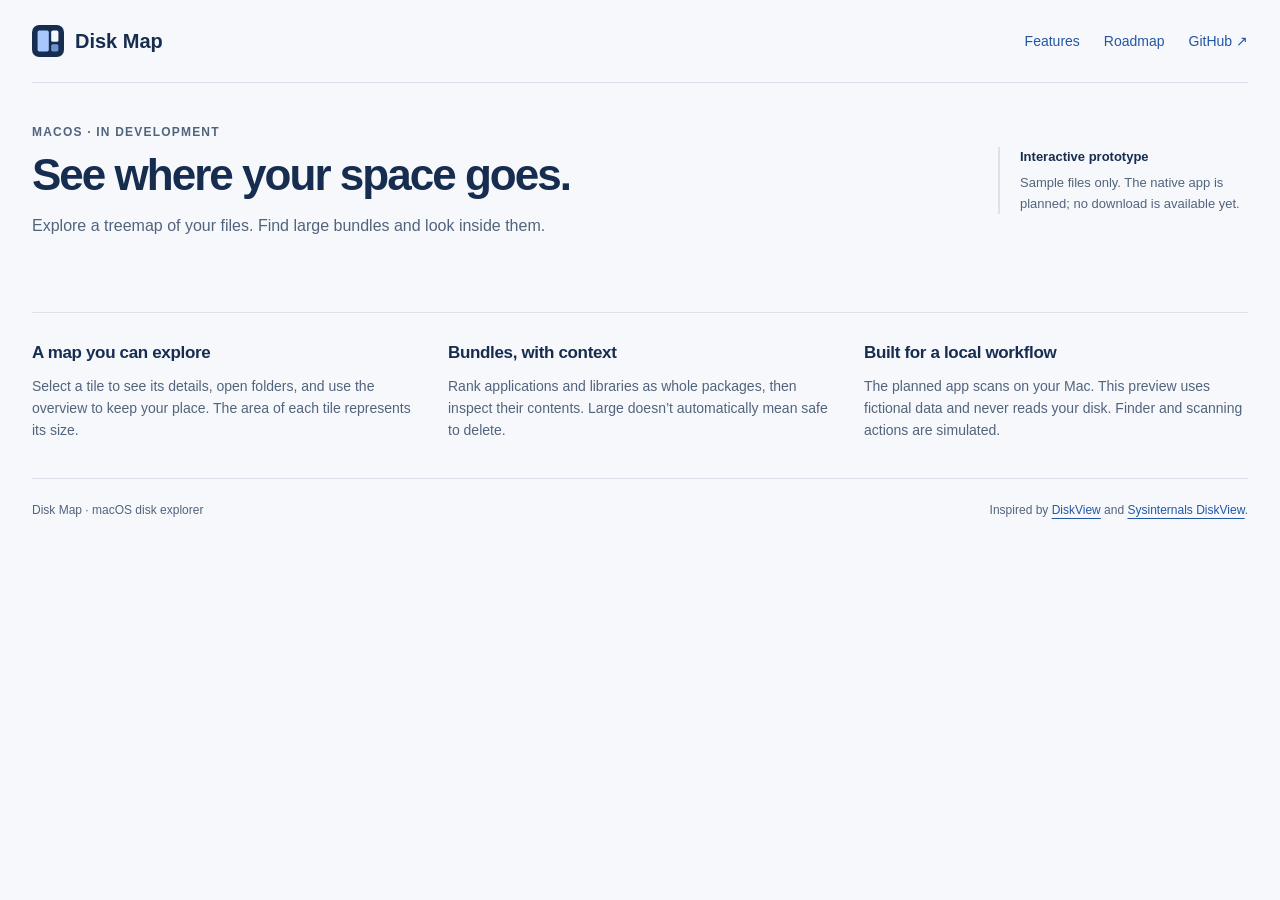
==== site/index.html @ 41e28bbc "Build Disk Map prototype site and GitHub Pages deployment" ====
<!doctype html>
<html lang="en">
<head>
  <meta charset="utf-8">
  <meta name="viewport" content="width=device-width, initial-scale=1">
  <meta name="description" content="Disk Map is a native macOS disk explorer in development. Explore the interactive treemap prototype, find large bundles, and review the roadmap.">
  <meta name="theme-color" content="#172d50">
  <meta property="og:title" content="Disk Map — A clearer view of your Mac’s files">
  <meta property="og:description" content="Explore the interactive prototype of a macOS disk explorer focused on treemaps and large bundles.">
  <meta property="og:type" content="website">
  <title>Disk Map — macOS disk explorer</title>
  <link rel="icon" href="favicon.svg" type="image/svg+xml">
  <link rel="stylesheet" href="styles.css">
</head>
<body>
  <a class="skip-link" href="#preview">Skip to interactive preview</a>
  <div class="page">
    <header class="site-header">
      <a class="brand" href="./"><img src="favicon.svg" width="32" height="32" alt="">Disk Map</a>
      <nav aria-label="Project navigation">
        <a href="https://github.com/mjkozicki/disk-map/blob/main/features.md">Features</a>
        <a href="https://github.com/mjkozicki/disk-map/blob/main/phases.md">Roadmap</a>
        <a href="https://github.com/mjkozicki/disk-map">GitHub ↗</a>
      </nav>
    </header>
    <main>
      <section class="intro" aria-labelledby="page-title">
        <div><p class="eyebrow">macOS · In development</p><h1 id="page-title">See where your space goes.</h1><p>Explore a treemap of your files. Find large bundles and look inside them.</p></div>
        <div class="prototype-note"><span>Interactive prototype</span><p>Sample files only. The native app is planned; no download is available yet.</p></div>
      </section>
      <section id="preview" aria-label="Interactive Disk Map prototype">
        <!-- DISK_MAP_WIREFRAME -->
        <noscript><p class="no-script">Enable JavaScript to explore the sample files, or read the <a href="https://github.com/mjkozicki/disk-map/blob/main/features.md">feature plan</a>.</p></noscript>
      </section>
      <section class="project-notes" aria-label="About the project">
        <article><h2>A map you can explore</h2><p>Select a tile to see its details, open folders, and use the overview to keep your place. The area of each tile represents its size.</p></article>
        <article><h2>Bundles, with context</h2><p>Rank applications and libraries as whole packages, then inspect their contents. Large doesn’t automatically mean safe to delete.</p></article>
        <article><h2>Built for a local workflow</h2><p>The planned app scans on your Mac. This preview uses fictional data and never reads your disk. Finder and scanning actions are simulated.</p></article>
      </section>
    </main>
    <footer class="site-footer"><span>Disk Map · macOS disk explorer</span><span>Inspired by <a href="http://www.diskview.com/screenshots.htm">DiskView</a> and <a href="https://learn.microsoft.com/en-us/sysinternals/downloads/diskview">Sysinternals DiskView</a>.</span></footer>
  </div>
</body>
</html>
---- site/styles.css ----
:root {color-scheme:light dark;--page:light-dark(#f6f8fc,#111821);--text:light-dark(#172d50,#e6edf9);--muted:light-dark(#52647c,#a5b4cb);--line:light-dark(#dbe2ec,#334259);--link:light-dark(#2456a6,#a8c7ff);--surface:light-dark(#edf2fa,#1b283b)}
* {box-sizing:border-box}
html {scroll-behavior:smooth;scroll-padding-top:24px}
body {margin:0;background:var(--page);color:var(--text);font:16px/1.6 -apple-system,BlinkMacSystemFont,"Segoe UI",sans-serif}
a {color:var(--link);text-underline-offset:4px}
a:hover {text-decoration-thickness:2px}
button,input,select,a {touch-action:manipulation}
:focus-visible {outline:3px solid var(--link);outline-offset:3px}
.page {max-width:1320px;margin:0 auto;padding:0 32px}
.site-header {display:flex;align-items:center;justify-content:space-between;gap:24px;padding:25px 0;border-bottom:1px solid var(--line)}
.brand {display:flex;align-items:center;gap:11px;color:var(--text);font-size:20px;font-weight:650;text-decoration:none;white-space:nowrap}
.site-header nav {display:flex;gap:24px;flex-wrap:wrap;font-size:14px}
.site-header nav a {text-decoration:none}
.intro {display:flex;justify-content:space-between;gap:40px;align-items:center;padding:40px 0 30px}
.eyebrow {text-transform:uppercase;font-size:12px;letter-spacing:.1em;font-weight:600;color:var(--muted);margin:0 0 8px}
h1 {font-size:clamp(28px,3.5vw,44px);letter-spacing:-.045em;line-height:1.15;margin:0 0 12px;font-weight:650}
.intro p:not(.eyebrow) {color:var(--muted);margin:0;max-width:580px}
.prototype-note {max-width:250px;flex-shrink:0;border-left:2px solid var(--line);padding-left:20px;font-size:13px}
.prototype-note span {display:block;font-weight:600;margin-bottom:5px;color:var(--text)}
#preview {scroll-margin-top:20px}
#preview #dm-wireframes {color-scheme:light dark}
#preview .dm-scenes {margin-bottom:16px}
#preview .dm-window {box-shadow:0 18px 60px light-dark(#1839610d,#00000026)}
.project-notes {display:grid;grid-template-columns:repeat(3,1fr);gap:32px;margin:44px 0 36px;padding-top:26px;border-top:1px solid var(--line)}
.project-notes h2 {font-size:17px;font-weight:600;margin:0 0 8px;letter-spacing:-.02em}
.project-notes p {font-size:14px;color:var(--muted);margin:0}
.site-footer {display:flex;justify-content:space-between;gap:18px;flex-wrap:wrap;padding:22px 0 30px;border-top:1px solid var(--line);font-size:12px;color:var(--muted)}
.skip-link {position:absolute;left:12px;top:-90px;padding:10px 14px;background:var(--surface);z-index:10}
.skip-link:focus {top:12px}
.no-script {padding:25px;background:var(--surface);border-radius:8px}
@media(max-width:760px) {.page{padding:0 16px}.intro{display:block;padding:28px 0}.prototype-note{margin-top:18px;max-width:100%;font-size:13px}.project-notes{grid-template-columns:1fr;gap:24px}.site-header{gap:15px;flex-wrap:wrap}.site-header nav{gap:18px}.brand{font-size:18px}}
@media(prefers-reduced-motion:reduce) {html{scroll-behavior:auto}}
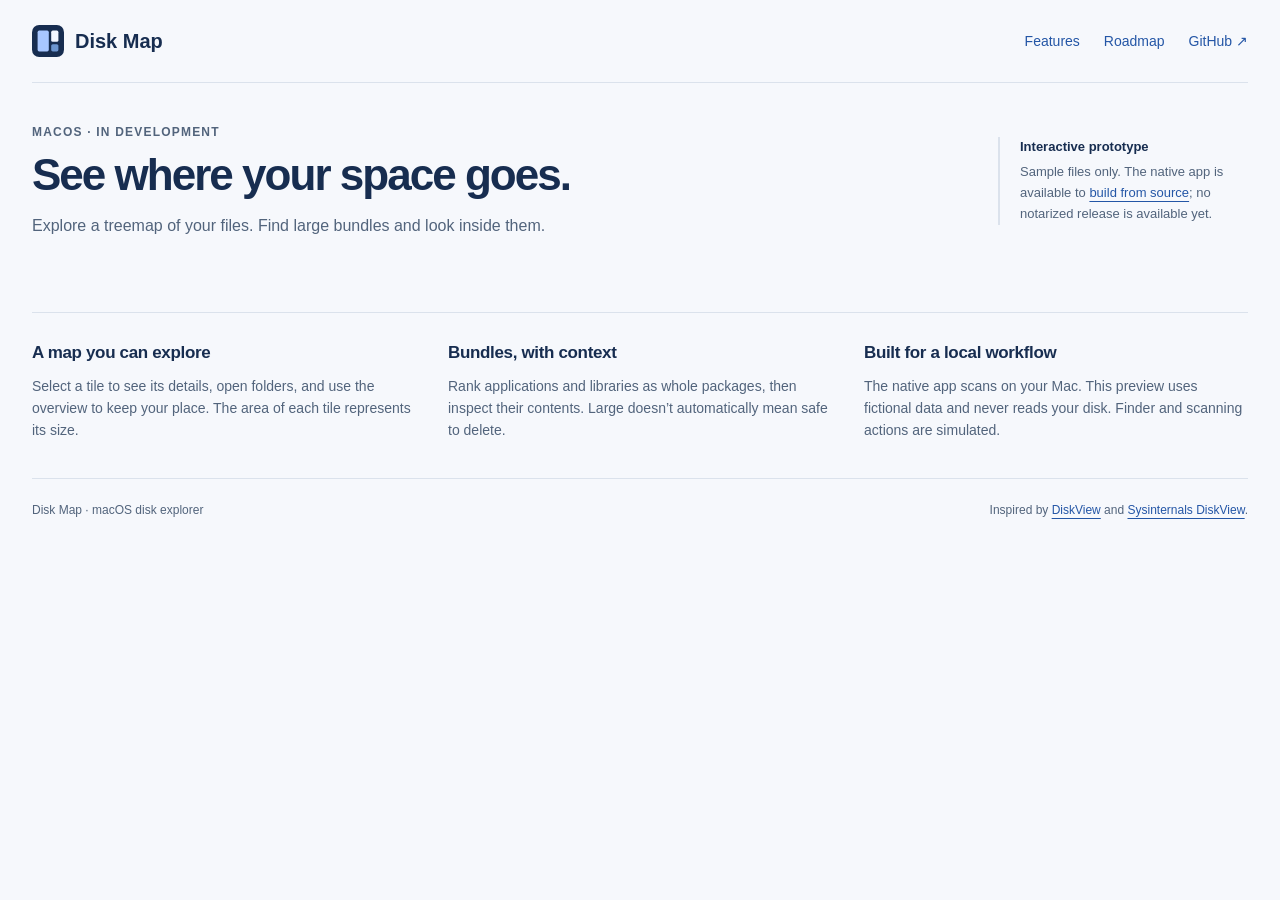
==== commit f23a7f67: "Build native macOS disk explorer with treemap and package inspection" ====
--- a/site/index.html
+++ b/site/index.html
@@ -26,7 +26,7 @@
     <main>
       <section class="intro" aria-labelledby="page-title">
         <div><p class="eyebrow">macOS · In development</p><h1 id="page-title">See where your space goes.</h1><p>Explore a treemap of your files. Find large bundles and look inside them.</p></div>
-        <div class="prototype-note"><span>Interactive prototype</span><p>Sample files only. The native app is planned; no download is available yet.</p></div>
+        <div class="prototype-note"><span>Interactive prototype</span><p>Sample files only. The native app is available to <a href="https://github.com/mjkozicki/disk-map#build-and-run-the-macos-app">build from source</a>; no notarized release is available yet.</p></div>
       </section>
       <section id="preview" aria-label="Interactive Disk Map prototype">
         <!-- DISK_MAP_WIREFRAME -->
@@ -35,7 +35,7 @@
       <section class="project-notes" aria-label="About the project">
         <article><h2>A map you can explore</h2><p>Select a tile to see its details, open folders, and use the overview to keep your place. The area of each tile represents its size.</p></article>
         <article><h2>Bundles, with context</h2><p>Rank applications and libraries as whole packages, then inspect their contents. Large doesn’t automatically mean safe to delete.</p></article>
-        <article><h2>Built for a local workflow</h2><p>The planned app scans on your Mac. This preview uses fictional data and never reads your disk. Finder and scanning actions are simulated.</p></article>
+        <article><h2>Built for a local workflow</h2><p>The native app scans on your Mac. This preview uses fictional data and never reads your disk. Finder and scanning actions are simulated.</p></article>
       </section>
     </main>
     <footer class="site-footer"><span>Disk Map · macOS disk explorer</span><span>Inspired by <a href="http://www.diskview.com/screenshots.htm">DiskView</a> and <a href="https://learn.microsoft.com/en-us/sysinternals/downloads/diskview">Sysinternals DiskView</a>.</span></footer>
